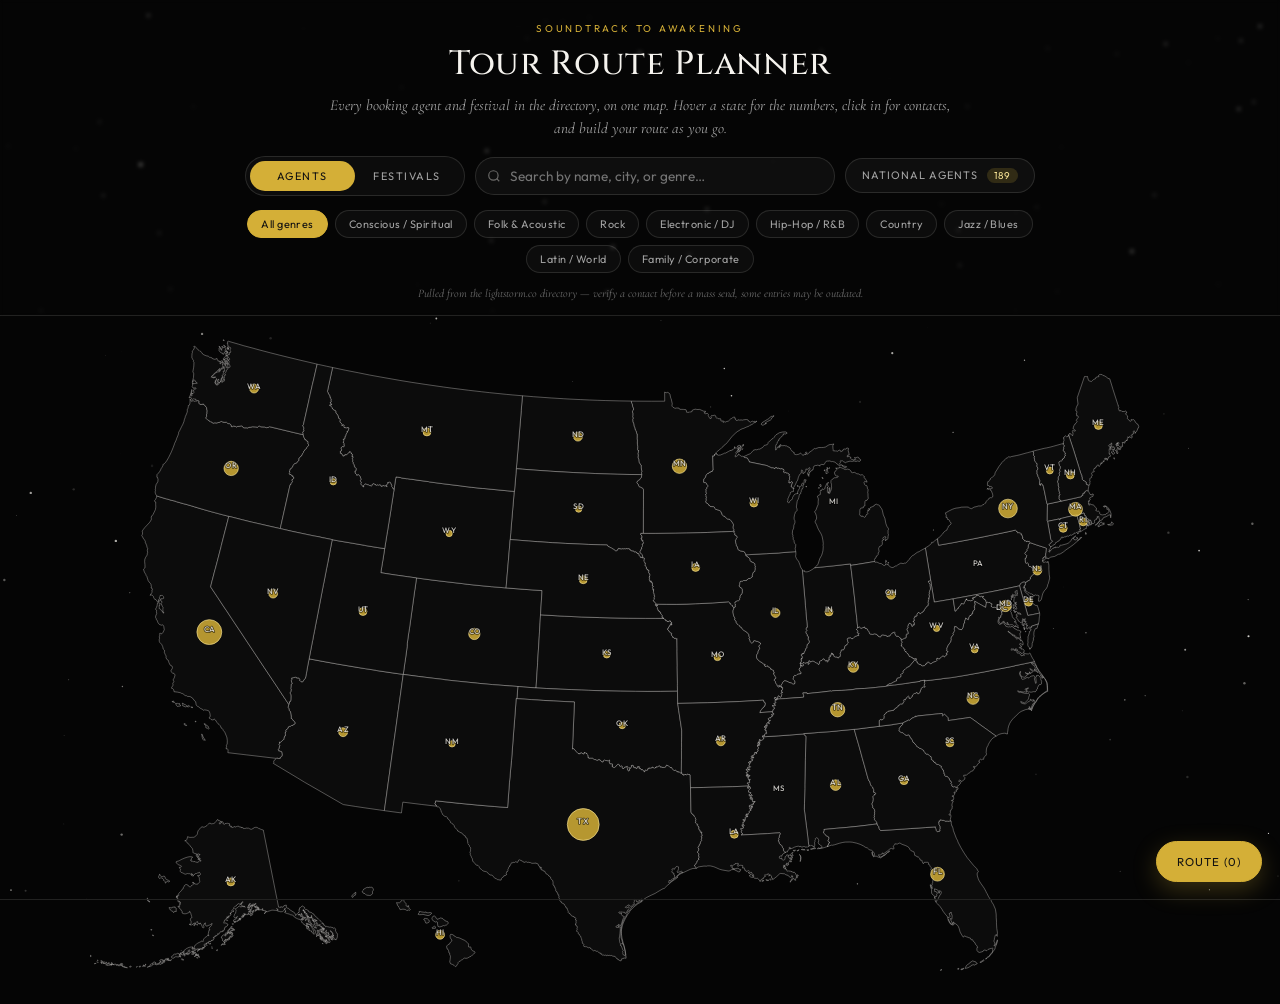
==== tour-map/index.html @ b46c8460 "Add interactive US tour route planner map New standalone page at /tour-map — a black/starfield US ma" ====
<!doctype html>
<html lang="en">
<head>
<meta charset="utf-8">
<title>Tour Route Planner — Booking Directory Map</title>
<meta name="viewport" content="width=device-width, initial-scale=1">
<meta name="theme-color" content="#050505">
<meta name="description" content="Interactive US map of booking agents and festivals — plan your tour route and draft outreach in one place.">
<link rel="icon" href="data:,">
<link rel="stylesheet" href="styles.css">
</head>
<body>
  <canvas id="starfield"></canvas>

  <div class="app">
    <header class="topbar">
      <p class="eyebrow">Soundtrack to Awakening</p>
      <h1>Tour Route Planner</h1>
      <p class="sub">Every booking agent and festival in the directory, on one map. Hover a state for the numbers, click in for contacts, and build your route as you go.</p>

      <div class="controls">
        <div class="mode-toggle" id="modeToggle">
          <span class="pill" id="modePill"></span>
          <button type="button" data-mode="agents" class="active">Agents</button>
          <button type="button" data-mode="festivals">Festivals</button>
        </div>

        <div class="search-wrap">
          <svg width="14" height="14" viewBox="0 0 24 24" fill="none" stroke="currentColor" stroke-width="2"><circle cx="11" cy="11" r="8"/><line x1="21" y1="21" x2="16.65" y2="16.65"/></svg>
          <input id="searchInput" type="text" placeholder="Search by name, city, or genre…">
        </div>

        <button class="icon-btn" id="nationalBtn" type="button">National Agents <span class="count-badge" id="nationalCount">0</span></button>
      </div>

      <div class="chips" id="nicheChips"></div>
      <p class="data-note" id="dataNote"></p>
    </header>

    <div class="main-area">
      <div class="map-stage">
        <svg id="us-map" viewBox="0 0 975 610" preserveAspectRatio="xMidYMid meet"></svg>
      </div>

      <!-- Festival mode uses this scroll list instead of pins -->
      <div class="festival-scroll" id="festivalScroll" style="display:none;">
        <p class="results-count" id="festivalCount"></p>
        <div class="festival-grid" id="festivalGrid"></div>
      </div>
    </div>
  </div>

  <div class="tooltip" id="tooltip"></div>

  <!-- State / list detail panel -->
  <aside class="side-panel" id="sidePanel">
    <div class="sp-head">
      <div>
        <h2 id="spTitle">—</h2>
        <p class="sp-count" id="spCount"></p>
      </div>
      <button class="sp-close" id="spClose" aria-label="Close">&times;</button>
    </div>
    <div class="sp-body" id="spBody"></div>
  </aside>

  <!-- Route planner -->
  <button class="route-toggle-btn" id="routeToggleBtn" type="button">Route (<span id="routeBtnCount">0</span>)</button>
  <div class="route-drawer" id="routeDrawer">
    <div class="rd-head">
      <h2>Your Tour Route</h2>
      <div class="rd-head-actions">
        <button class="icon-btn" id="clearRouteBtn" type="button">Clear all</button>
        <button class="sp-close" id="routeCloseBtn" aria-label="Close">&times;</button>
      </div>
    </div>
    <div class="rd-body" id="rdBody"></div>
  </div>

  <!-- Contact / email modal -->
  <div class="modal-overlay" id="modalOverlay">
    <div class="modal" id="modalContent"></div>
  </div>

  <div class="toast" id="toast"></div>

  <script src="vendor/d3.min.js"></script>
  <script src="vendor/topojson-client.min.js"></script>
  <script src="data/template-data.js"></script>
  <script src="app.js"></script>
</body>
</html>
---- tour-map/styles.css ----
@import url('https://fonts.googleapis.com/css2?family=Cinzel:wght@400;500;600&family=Cormorant+Garamond:ital,wght@0,400;0,500;0,600;1,400&family=Outfit:wght@300;400;500;600&display=swap');

:root{
  --ls-black:#050505;
  --ls-black-2:#0a0a0a;
  --ls-black-3:#111111;
  --ls-gold:#d4af37;
  --ls-gold-accent:#aa7c11;
  --ls-gold-light:#f9e596;
  --ls-text:#f5f3ee;
  --ls-text-soft:#a3a3a3;
  --ls-text-muted:#6f6f6f;
  --line:rgba(245,243,238,0.12);
}

*{box-sizing:border-box;}
html,body{margin:0;padding:0;}
html{background:var(--ls-black);}
body{
  background:var(--ls-black);
  color:var(--ls-text);
  font-family:'Outfit', -apple-system, BlinkMacSystemFont, sans-serif;
  min-height:100vh;
  overflow-x:hidden;
}

h1,h2,h3,.font-display{font-family:'Cinzel', serif;}
.font-serif{font-family:'Cormorant Garamond', serif;}

a{color:var(--ls-gold-light);}

#starfield{
  position:fixed; inset:0; z-index:0; pointer-events:none; display:block; width:100%; height:100%;
}

.app{
  position:relative; z-index:1;
  min-height:100vh;
  display:flex;
  flex-direction:column;
}

/* ---------- Header ---------- */
.topbar{
  padding:22px 20px 14px;
  text-align:center;
  border-bottom:1px solid var(--line);
  backdrop-filter: blur(2px);
}
.eyebrow{
  font-size:0.62rem; letter-spacing:0.28em; text-transform:uppercase; color:var(--ls-gold);
  margin:0 0 6px;
}
.topbar h1{
  margin:0; font-weight:500; font-size:clamp(1.4rem, 3vw, 2.1rem); color:var(--ls-text);
  letter-spacing:0.02em;
}
.topbar p.sub{
  margin:8px auto 0; max-width:640px; font-family:'Cormorant Garamond', serif; font-style:italic;
  font-size:0.95rem; color:var(--ls-text-soft); line-height:1.5;
}

.controls{
  display:flex; flex-wrap:wrap; align-items:center; justify-content:center; gap:10px;
  margin-top:16px;
}

.mode-toggle{
  position:relative; display:flex; border:1px solid var(--line); background:rgba(255,255,255,0.03);
  border-radius:999px; padding:4px; width:220px;
}
.mode-toggle .pill{
  position:absolute; inset:4px; width:calc(50% - 4px); border-radius:999px; background:var(--ls-gold);
  transition:transform 300ms ease; z-index:0;
}
.mode-toggle button{
  position:relative; z-index:1; flex:1; background:none; border:none; padding:8px 0; cursor:pointer;
  font-family:'Outfit'; font-size:0.68rem; letter-spacing:0.14em; text-transform:uppercase; color:var(--ls-text-soft);
  transition:color 250ms ease;
}
.mode-toggle button.active{color:#111;}

.search-wrap{position:relative; width:min(360px, 60vw);}
.search-wrap input{
  width:100%; border-radius:999px; border:1px solid var(--line); background:rgba(255,255,255,0.04);
  color:var(--ls-text); padding:9px 16px 9px 34px; font-size:0.85rem; outline:none; font-family:'Outfit';
  transition:border-color 200ms ease;
}
.search-wrap input:focus{border-color:rgba(212,175,55,0.6);}
.search-wrap svg{position:absolute; left:12px; top:50%; transform:translateY(-50%); opacity:0.4;}

.icon-btn{
  border:1px solid var(--line); background:rgba(255,255,255,0.04); color:var(--ls-text-soft);
  border-radius:999px; padding:9px 16px; font-size:0.68rem; letter-spacing:0.1em; text-transform:uppercase;
  cursor:pointer; transition:all 200ms ease; font-family:'Outfit'; white-space:nowrap;
}
.icon-btn:hover{border-color:rgba(212,175,55,0.5); color:var(--ls-gold-light);}
.icon-btn.gold{background:var(--ls-gold); color:#111; border-color:var(--ls-gold); font-weight:500;}
.icon-btn.gold:hover{background:var(--ls-gold-light); border-color:var(--ls-gold-light);}
.icon-btn .count-badge{
  display:inline-block; margin-left:6px; background:rgba(212,175,55,0.18); color:var(--ls-gold-light);
  border-radius:999px; padding:1px 7px; font-size:0.62rem;
}

.chips{display:flex; flex-wrap:wrap; gap:7px; justify-content:center; max-width:900px; margin:14px auto 0; padding:0 12px;}
.chip{
  border:1px solid var(--line); background:rgba(255,255,255,0.03); color:var(--ls-text-soft);
  border-radius:999px; padding:6px 13px; font-size:0.68rem; letter-spacing:0.04em; cursor:pointer;
  transition:all 200ms ease; font-family:'Outfit';
}
.chip:hover{border-color:rgba(212,175,55,0.4);}
.chip.active{background:var(--ls-gold); color:#111; border-color:var(--ls-gold);}

.data-note{
  max-width:600px; margin:12px auto 0; text-align:center; font-size:0.72rem; color:var(--ls-text-muted);
  font-style:italic; font-family:'Cormorant Garamond', serif; line-height:1.4; padding:0 16px;
}

/* ---------- Main layout ---------- */
.main-area{
  flex:1; position:relative; display:flex; min-height:0;
}

.map-stage{
  flex:1; position:relative; display:flex; align-items:center; justify-content:center; padding:10px 10px 30px;
  min-height:480px;
}
#us-map{width:100%; height:auto; max-width:1100px; max-height:72vh;}

.state-path{
  fill:#0c0c0c; stroke:rgba(245,243,238,0.55); stroke-width:0.6; cursor:pointer;
  transition:fill 200ms ease, stroke 200ms ease, opacity 250ms ease;
}
.state-path:hover{fill:#161616; stroke:var(--ls-gold-light);}
.state-path.dimmed{opacity:0.25;}
.state-path.selected{fill:#1a1508; stroke:var(--ls-gold);}

.state-label{
  fill:rgba(245,243,238,0.8); font-family:'Outfit'; font-size:7.5px; font-weight:500; text-anchor:middle;
  pointer-events:none; letter-spacing:0.03em; transition:fill 200ms ease, opacity 200ms ease;
  paint-order:stroke; stroke:rgba(0,0,0,0.6); stroke-width:1.5px; stroke-linejoin:round;
}
.state-label.dimmed{opacity:0.2;}

.state-marker{
  fill:var(--ls-gold); fill-opacity:0.85; stroke:var(--ls-gold-light); stroke-width:0.6; cursor:pointer;
  transition:fill-opacity 200ms ease, r 200ms ease, opacity 250ms ease;
}
.state-marker:hover{fill-opacity:1;}
.state-marker.dimmed{opacity:0.15;}

.marker-pulse{
  fill:none; stroke:var(--ls-gold); stroke-width:0.8; opacity:0; pointer-events:none;
}
.marker-pulse.animate{animation:pulseRing 2.4s ease-out infinite;}
@keyframes pulseRing{
  0%{ r:4; opacity:0.55; }
  100%{ r:16; opacity:0; }
}

.route-line{
  fill:none; stroke:var(--ls-gold-light); stroke-width:1.4; stroke-dasharray:4 3;
  stroke-linecap:round; filter:drop-shadow(0 0 3px rgba(249,229,150,0.5));
}
.route-node{fill:var(--ls-gold-light); stroke:#111; stroke-width:0.5;}
.route-node-num{fill:#111; font-size:5.5px; font-family:'Outfit'; font-weight:600; text-anchor:middle; pointer-events:none;}

.tooltip{
  position:fixed; z-index:50; pointer-events:none; background:rgba(10,10,10,0.95); border:1px solid var(--line);
  border-radius:10px; padding:9px 13px; font-size:0.75rem; color:var(--ls-text); max-width:220px;
  box-shadow:0 8px 24px rgba(0,0,0,0.5); opacity:0; transition:opacity 120ms ease;
}
.tooltip.show{opacity:1;}
.tooltip .t-title{font-weight:600; color:var(--ls-gold-light); margin-bottom:2px;}
.tooltip .t-sub{color:var(--ls-text-muted); font-size:0.68rem;}

/* ---------- Side panel (state detail / festival list) ---------- */
.side-panel{
  position:fixed; top:0; right:0; height:100vh; width:min(400px, 92vw);
  background:rgba(6,6,6,0.97); border-left:1px solid var(--line); backdrop-filter:blur(6px);
  transform:translateX(100%); transition:transform 320ms cubic-bezier(.2,.8,.2,1);
  z-index:40; display:flex; flex-direction:column;
}
.side-panel.open{transform:translateX(0);}
.side-panel .sp-head{
  padding:18px 18px 12px; border-bottom:1px solid var(--line); display:flex; align-items:flex-start; justify-content:space-between; gap:10px;
}
.side-panel .sp-head h2{margin:0; font-size:1.1rem; color:var(--ls-text); font-weight:500;}
.side-panel .sp-head .sp-count{font-size:0.68rem; color:var(--ls-gold); text-transform:uppercase; letter-spacing:0.1em; margin-top:4px;}
.sp-close{background:none; border:none; color:var(--ls-text-soft); font-size:1.3rem; cursor:pointer; line-height:1; padding:2px 6px;}
.sp-close:hover{color:var(--ls-gold-light);}
.sp-body{flex:1; overflow-y:auto; padding:12px 16px 40px;}

.card{
  border:1px solid var(--line); background:rgba(255,255,255,0.025); border-radius:12px; padding:12px 14px;
  margin-bottom:10px; animation:fadeUp 320ms ease both;
}
@keyframes fadeUp{from{opacity:0; transform:translateY(8px);} to{opacity:1; transform:translateY(0);}}
.card h3{margin:0; font-size:0.88rem; font-weight:500; color:var(--ls-text);}
.card .sub{margin:3px 0 0; font-size:0.72rem; color:var(--ls-text-soft);}
.card .genres{margin:5px 0 0; font-size:0.68rem; color:var(--ls-text-muted); line-height:1.4;}
.row-actions{display:flex; flex-wrap:wrap; align-items:center; gap:8px;}
.card .row-actions{margin-top:9px;}
.card .row-actions a, .card .row-actions button, .modal .row-actions a{
  font-size:0.66rem; letter-spacing:0.03em; color:var(--ls-gold-light); background:none; border:1px solid rgba(212,175,55,0.3);
  border-radius:999px; padding:5px 11px; cursor:pointer; font-family:'Outfit'; text-decoration:none; transition:all 180ms ease;
}
.card .row-actions a:hover, .card .row-actions button:hover{background:rgba(212,175,55,0.12); border-color:var(--ls-gold);}
.card .row-actions button.added{background:rgba(212,175,55,0.9); color:#111;}

.empty-msg{color:var(--ls-text-muted); text-align:center; padding:30px 10px; font-size:0.82rem; font-style:italic; font-family:'Cormorant Garamond', serif;}

/* ---------- Route drawer ---------- */
.route-drawer{
  position:fixed; left:0; bottom:0; width:100%; max-height:0; overflow:hidden;
  background:rgba(6,6,6,0.97); border-top:1px solid var(--line); z-index:41;
  transition:max-height 340ms cubic-bezier(.2,.8,.2,1); backdrop-filter:blur(6px);
}
.route-drawer.open{max-height:46vh;}
.rd-head{display:flex; align-items:center; justify-content:space-between; padding:12px 18px; border-bottom:1px solid var(--line);}
.rd-head h2{margin:0; font-size:0.95rem; font-weight:500;}
.rd-head-actions{display:flex; gap:8px; align-items:center;}
.rd-body{padding:10px 18px 26px; overflow-y:auto; max-height:calc(46vh - 50px);}
.route-stop{
  display:flex; align-items:center; gap:10px; padding:9px 10px; border:1px solid var(--line); border-radius:10px;
  background:rgba(255,255,255,0.02); margin-bottom:8px;
}
.route-stop .num{
  width:22px; height:22px; border-radius:50%; background:var(--ls-gold); color:#111; font-size:0.68rem; font-weight:700;
  display:flex; align-items:center; justify-content:center; flex-shrink:0;
}
.route-stop .info{flex:1; min-width:0;}
.route-stop .info .name{font-size:0.82rem; color:var(--ls-text); white-space:nowrap; overflow:hidden; text-overflow:ellipsis;}
.route-stop .info .loc{font-size:0.68rem; color:var(--ls-text-muted);}
.route-stop input[type="date"]{
  background:rgba(255,255,255,0.05); border:1px solid var(--line); color:var(--ls-text); border-radius:6px;
  padding:4px 6px; font-size:0.72rem; font-family:'Outfit'; color-scheme:dark;
}
.route-stop .stop-actions{display:flex; gap:4px;}
.route-stop .stop-actions button{
  background:none; border:1px solid var(--line); color:var(--ls-text-soft); border-radius:6px; width:24px; height:24px;
  cursor:pointer; font-size:0.7rem; line-height:1;
}
.route-stop .stop-actions button:hover{border-color:var(--ls-gold); color:var(--ls-gold-light);}

.route-toggle-btn{
  position:fixed; right:18px; bottom:18px; z-index:42; border-radius:999px; border:1px solid var(--ls-gold);
  background:var(--ls-gold); color:#111; padding:12px 20px; font-family:'Outfit'; font-size:0.72rem;
  letter-spacing:0.1em; text-transform:uppercase; cursor:pointer; box-shadow:0 8px 24px rgba(212,175,55,0.25);
  transition:transform 200ms ease;
}
.route-toggle-btn:hover{transform:translateY(-2px);}

/* ---------- Festival list mode ---------- */
.festival-grid{
  display:grid; grid-template-columns:repeat(auto-fill, minmax(240px,1fr)); gap:10px;
  max-width:1100px; margin:0 auto; padding:6px 16px 60px; width:100%;
}
.festival-scroll{flex:1; overflow-y:auto; width:100%;}
.results-count{text-align:center; font-size:0.65rem; letter-spacing:0.12em; text-transform:uppercase; color:var(--ls-text-muted); margin:14px 0 4px;}

/* ---------- Modal (contact / email) ---------- */
.modal-overlay{
  position:fixed; inset:0; background:rgba(0,0,0,0.7); backdrop-filter:blur(3px); z-index:60;
  display:flex; align-items:center; justify-content:center; opacity:0; pointer-events:none; transition:opacity 220ms ease;
  padding:20px;
}
.modal-overlay.open{opacity:1; pointer-events:auto;}
.modal{
  background:#0a0a0a; border:1px solid var(--line); border-radius:16px; max-width:520px; width:100%;
  max-height:86vh; overflow-y:auto; padding:24px 24px 26px; transform:translateY(14px); transition:transform 220ms ease;
}
.modal-overlay.open .modal{transform:translateY(0);}
.modal h2{margin:0 0 4px; font-size:1.15rem; font-weight:500;}
.modal .m-sub{color:var(--ls-text-soft); font-size:0.8rem; margin:0 0 14px;}
.modal .m-section{margin-top:16px;}
.modal .m-section h4{margin:0 0 8px; font-size:0.65rem; letter-spacing:0.14em; text-transform:uppercase; color:var(--ls-gold);}
.modal textarea{
  width:100%; min-height:120px; background:rgba(255,255,255,0.04); border:1px solid var(--line); color:var(--ls-text-soft);
  border-radius:8px; padding:10px; font-size:0.72rem; font-family:'Space Mono', monospace; line-height:1.5; resize:vertical;
}
.modal .rules-list{margin:0; padding:0; list-style:none; font-size:0.72rem; color:var(--ls-text-soft); line-height:1.7;}
.modal .rules-list li b{color:var(--ls-gold-light); font-weight:500;}
.modal .m-actions{display:flex; flex-wrap:wrap; gap:9px; margin-top:16px;}
.modal-close{
  position:absolute; top:16px; right:20px; background:none; border:none; color:var(--ls-text-soft);
  font-size:1.4rem; cursor:pointer;
}
.modal{position:relative;}
.toggle-line{background:none; border:none; color:var(--ls-gold-light); font-size:0.72rem; cursor:pointer; padding:0; text-decoration:underline; text-underline-offset:3px;}

.toast{
  position:fixed; left:50%; bottom:26px; transform:translate(-50%, 20px); background:var(--ls-gold); color:#111;
  padding:10px 20px; border-radius:999px; font-size:0.78rem; font-weight:500; z-index:80; opacity:0;
  transition:all 260ms ease; pointer-events:none; box-shadow:0 8px 24px rgba(0,0,0,0.4);
}
.toast.show{opacity:1; transform:translate(-50%, 0);}

.loading-msg{color:var(--ls-text-muted); text-align:center; padding:60px 20px; font-style:italic; font-family:'Cormorant Garamond', serif;}

@media (max-width: 720px){
  .side-panel{width:100vw;}
  #us-map{max-height:56vh;}
}
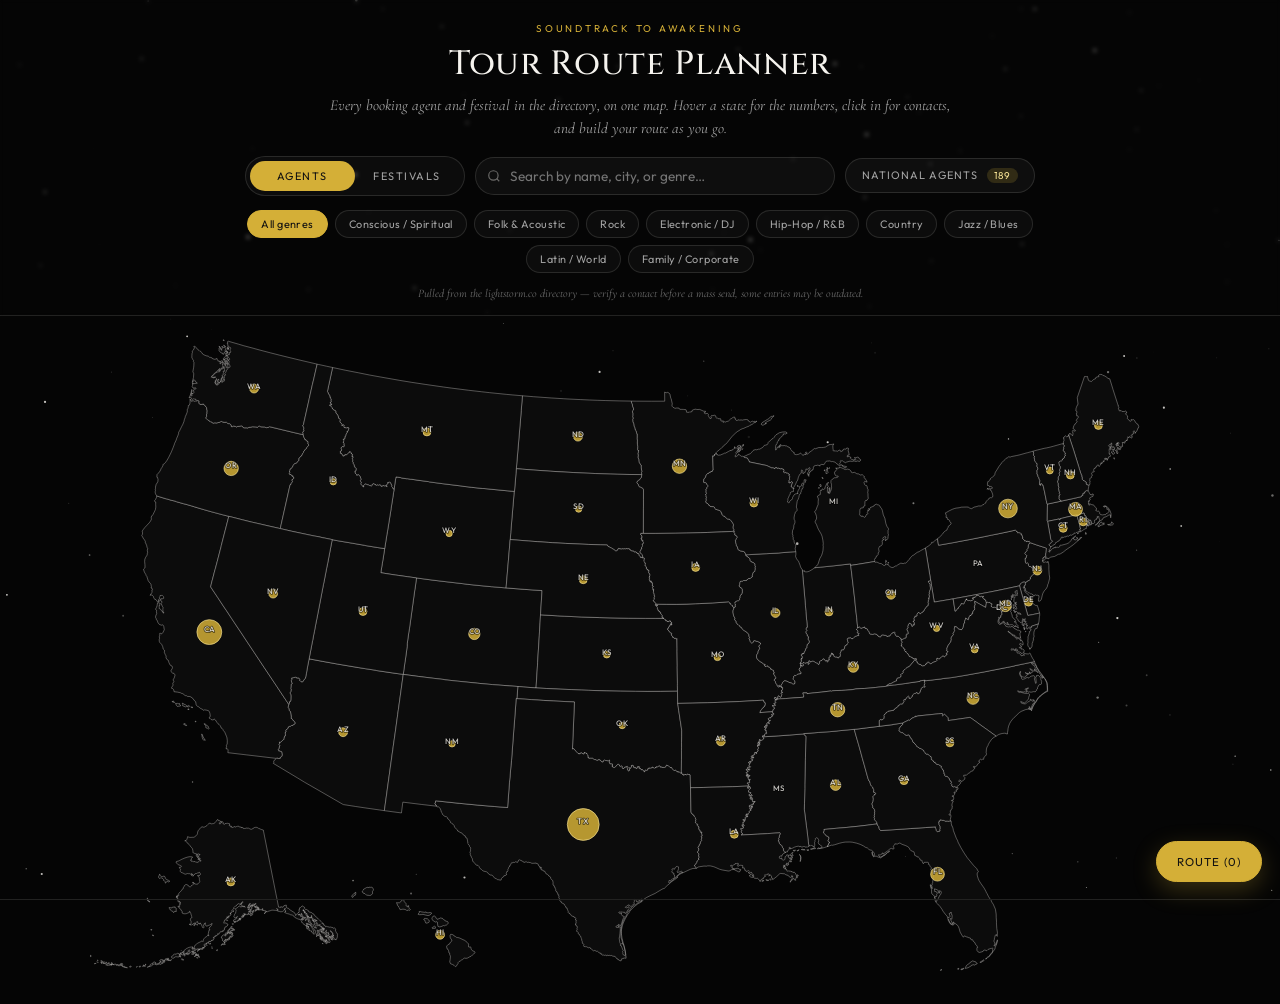
==== commit b76bef7b: "Add approximate festival locations via phone area-code lookup Festivals have no reliable state field" ====
--- a/tour-map/index.html
+++ b/tour-map/index.html
@@ -31,6 +31,7 @@
         </div>
 
         <button class="icon-btn" id="nationalBtn" type="button">National Agents <span class="count-badge" id="nationalCount">0</span></button>
+        <button class="icon-btn" id="festivalViewToggle" type="button" style="display:none;">Show approx. map <span class="count-badge" id="festivalApproxCount">0</span></button>
       </div>
 
       <div class="chips" id="nicheChips"></div>
@@ -87,6 +88,7 @@
   <script src="vendor/d3.min.js"></script>
   <script src="vendor/topojson-client.min.js"></script>
   <script src="data/template-data.js"></script>
+  <script src="data/area-codes.js"></script>
   <script src="app.js"></script>
 </body>
 </html>
--- a/tour-map/styles.css
+++ b/tour-map/styles.css
@@ -149,6 +149,12 @@
 .state-marker:hover{fill-opacity:1;}
 .state-marker.dimmed{opacity:0.15;}
 
+.state-marker-approx{
+  fill:rgba(212,175,55,0.12); stroke:var(--ls-gold-light); stroke-width:1; stroke-dasharray:2 1.6; cursor:pointer;
+  transition:fill 200ms ease, r 200ms ease;
+}
+.state-marker-approx:hover{fill:rgba(212,175,55,0.28);}
+
 .marker-pulse{
   fill:none; stroke:var(--ls-gold); stroke-width:0.8; opacity:0; pointer-events:none;
 }
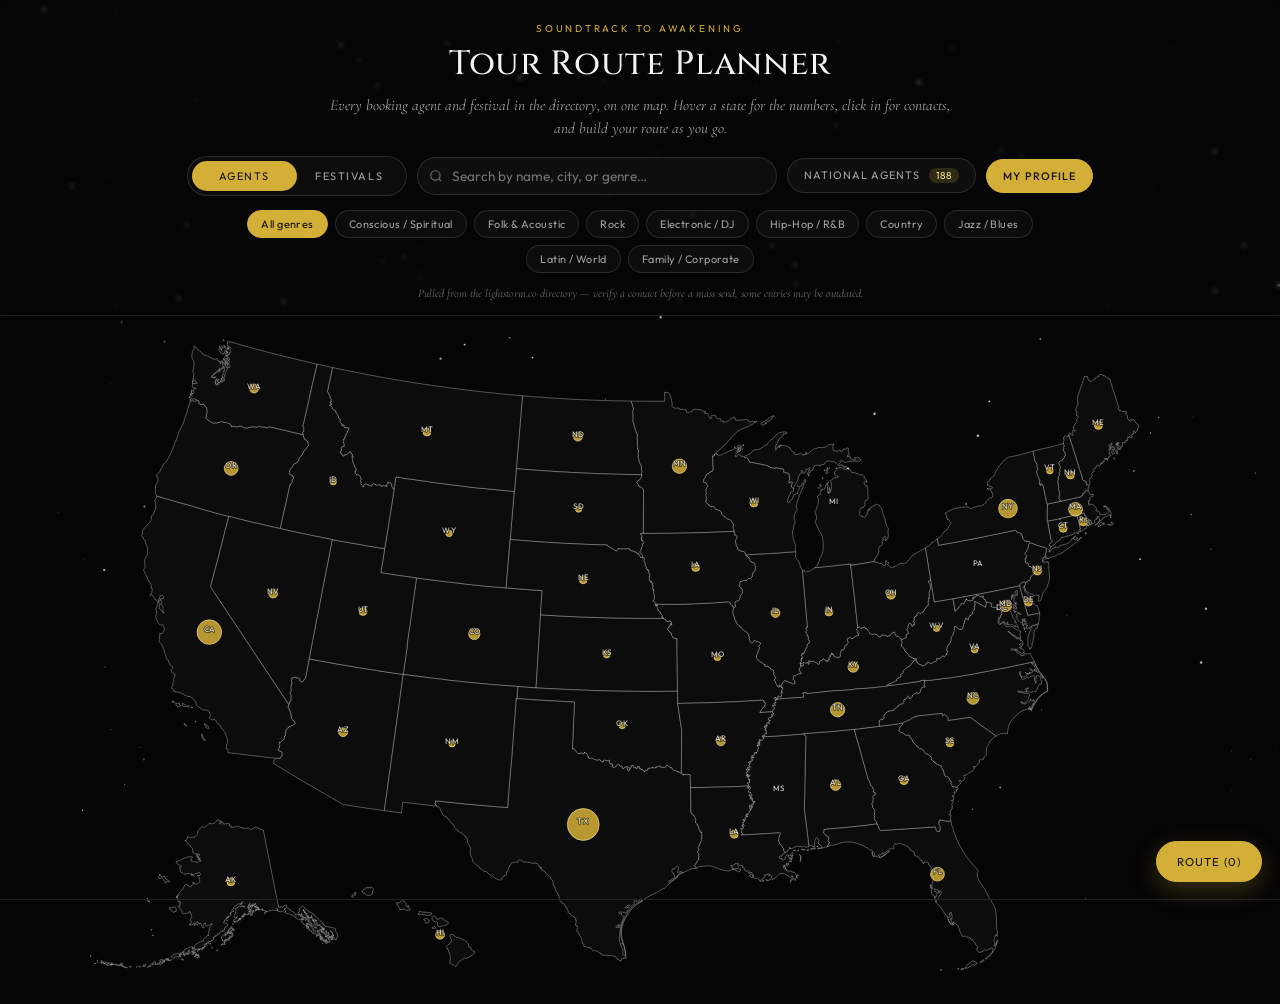
==== commit 06e98fd7: "Add artist profile, route mileage/CSV export, contact status, and dedup Five value-add features on t" ====
--- a/tour-map/index.html
+++ b/tour-map/index.html
@@ -32,6 +32,7 @@
 
         <button class="icon-btn" id="nationalBtn" type="button">National Agents <span class="count-badge" id="nationalCount">0</span></button>
         <button class="icon-btn" id="festivalViewToggle" type="button" style="display:none;">Show approx. map <span class="count-badge" id="festivalApproxCount">0</span></button>
+        <button class="icon-btn gold" id="profileBtn" type="button">My Profile</button>
       </div>
 
       <div class="chips" id="nicheChips"></div>
@@ -71,6 +72,7 @@
     <div class="rd-head">
       <h2>Your Tour Route</h2>
       <div class="rd-head-actions">
+        <button class="icon-btn" id="exportRouteBtn" type="button">Export CSV</button>
         <button class="icon-btn" id="clearRouteBtn" type="button">Clear all</button>
         <button class="sp-close" id="routeCloseBtn" aria-label="Close">&times;</button>
       </div>
@@ -89,6 +91,7 @@
   <script src="vendor/topojson-client.min.js"></script>
   <script src="data/template-data.js"></script>
   <script src="data/area-codes.js"></script>
+  <script src="data/state-centers.js"></script>
   <script src="app.js"></script>
 </body>
 </html>
--- a/tour-map/styles.css
+++ b/tour-map/styles.css
@@ -202,7 +202,14 @@
   margin-bottom:10px; animation:fadeUp 320ms ease both;
 }
 @keyframes fadeUp{from{opacity:0; transform:translateY(8px);} to{opacity:1; transform:translateY(0);}}
-.card h3{margin:0; font-size:0.88rem; font-weight:500; color:var(--ls-text);}
+.card h3{margin:0; font-size:0.88rem; font-weight:500; color:var(--ls-text); flex:1; min-width:0;}
+.status-pill{
+  flex-shrink:0; border:1px solid var(--line); background:rgba(255,255,255,0.04); color:var(--ls-text-muted);
+  border-radius:999px; padding:3px 9px; font-size:0.58rem; letter-spacing:0.04em; text-transform:uppercase;
+  cursor:pointer; font-family:'Outfit'; transition:all 180ms ease;
+}
+.status-pill.status-emailed{border-color:rgba(212,175,55,0.5); color:var(--ls-gold-light); background:rgba(212,175,55,0.08);}
+.status-pill.status-booked{border-color:rgba(120,200,140,0.6); color:#8fe0a8; background:rgba(120,200,140,0.1);}
 .card .sub{margin:3px 0 0; font-size:0.72rem; color:var(--ls-text-soft);}
 .card .genres{margin:5px 0 0; font-size:0.68rem; color:var(--ls-text-muted); line-height:1.4;}
 .row-actions{display:flex; flex-wrap:wrap; align-items:center; gap:8px;}
@@ -249,6 +256,15 @@
 }
 .route-stop .stop-actions button:hover{border-color:var(--ls-gold); color:var(--ls-gold-light);}
 
+.route-leg{
+  font-size:0.65rem; color:var(--ls-text-muted); padding:2px 0 8px 34px; letter-spacing:0.02em;
+}
+.route-leg-unknown{font-style:italic;}
+.route-summary{
+  font-size:0.68rem; letter-spacing:0.06em; text-transform:uppercase; color:var(--ls-gold-light);
+  text-align:center; margin:0 0 12px;
+}
+
 .route-toggle-btn{
   position:fixed; right:18px; bottom:18px; z-index:42; border-radius:999px; border:1px solid var(--ls-gold);
   background:var(--ls-gold); color:#111; padding:12px 20px; font-family:'Outfit'; font-size:0.72rem;
@@ -295,6 +311,15 @@
 .modal{position:relative;}
 .toggle-line{background:none; border:none; color:var(--ls-gold-light); font-size:0.72rem; cursor:pointer; padding:0; text-decoration:underline; text-underline-offset:3px;}
 
+.profile-form{display:grid; grid-template-columns:1fr; gap:10px;}
+.profile-field{display:flex; flex-direction:column; gap:4px;}
+.profile-field span{font-size:0.68rem; color:var(--ls-text-soft);}
+.profile-field input{
+  background:rgba(255,255,255,0.05); border:1px solid var(--line); color:var(--ls-text); border-radius:8px;
+  padding:8px 10px; font-size:0.8rem; font-family:'Outfit'; outline:none; transition:border-color 180ms ease;
+}
+.profile-field input:focus{border-color:rgba(212,175,55,0.6);}
+
 .toast{
   position:fixed; left:50%; bottom:26px; transform:translate(-50%, 20px); background:var(--ls-gold); color:#111;
   padding:10px 20px; border-radius:999px; font-size:0.78rem; font-weight:500; z-index:80; opacity:0;
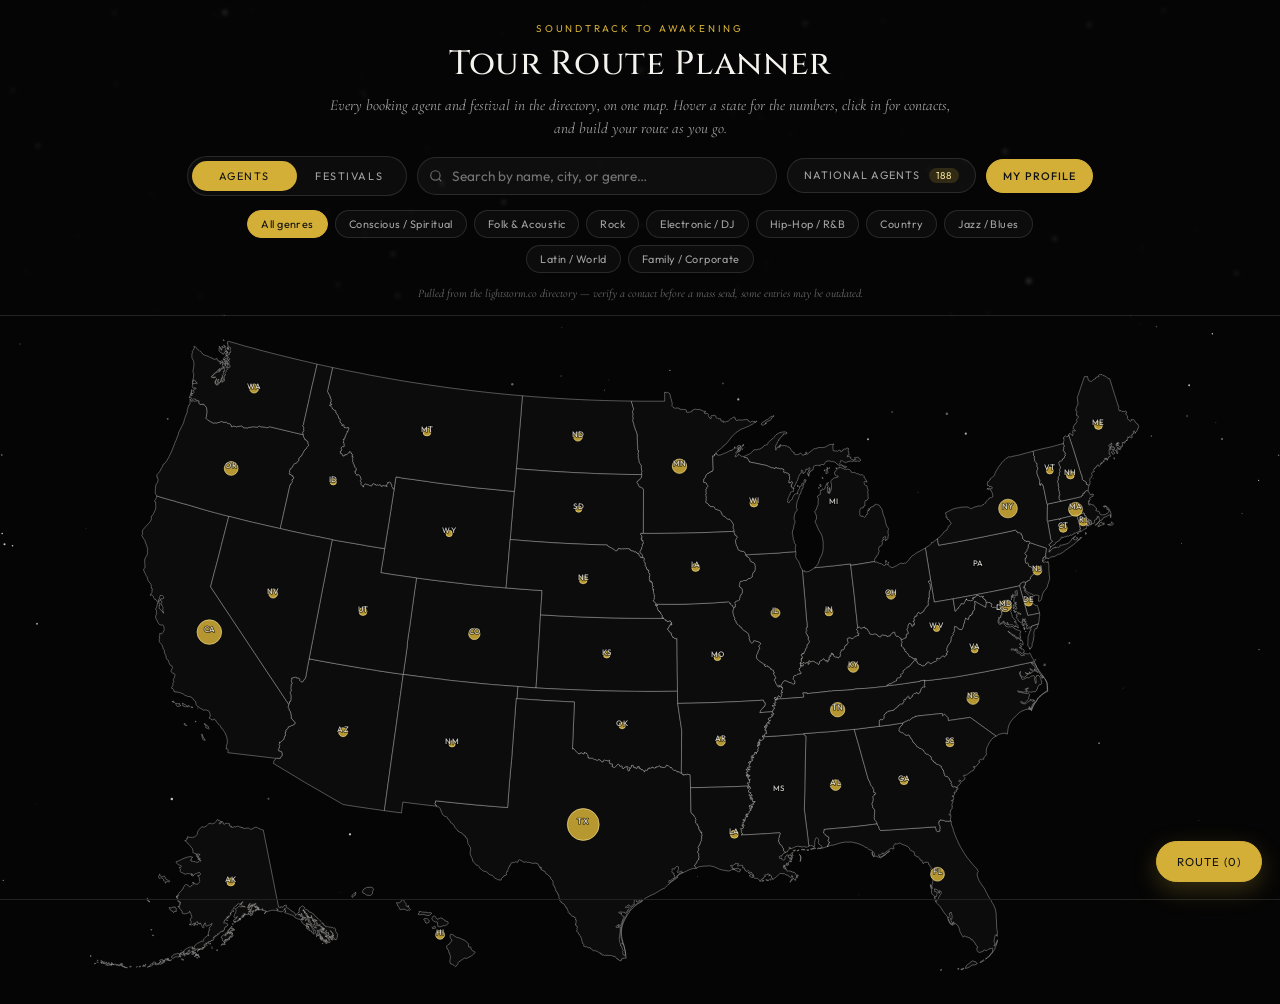
==== commit 22c6079f: "Add access gate, data portability, route suggestions, and search-verified festival locations Privacy" ====
--- a/tour-map/index.html
+++ b/tour-map/index.html
@@ -41,7 +41,7 @@
 
     <div class="main-area">
       <div class="map-stage">
-        <svg id="us-map" viewBox="0 0 975 610" preserveAspectRatio="xMidYMid meet"></svg>
+        <svg id="us-map" viewBox="0 0 975 610" preserveAspectRatio="xMidYMid meet" role="img" aria-label="Interactive map of the United States. Tab through states or use search to find booking agents and festivals; press Enter on a state to see its contacts."></svg>
       </div>
 
       <!-- Festival mode uses this scroll list instead of pins -->
@@ -55,7 +55,7 @@
   <div class="tooltip" id="tooltip"></div>
 
   <!-- State / list detail panel -->
-  <aside class="side-panel" id="sidePanel">
+  <aside class="side-panel" id="sidePanel" role="dialog" aria-modal="true" aria-labelledby="spTitle">
     <div class="sp-head">
       <div>
         <h2 id="spTitle">—</h2>
@@ -68,10 +68,12 @@
 
   <!-- Route planner -->
   <button class="route-toggle-btn" id="routeToggleBtn" type="button">Route (<span id="routeBtnCount">0</span>)</button>
-  <div class="route-drawer" id="routeDrawer">
+  <div class="route-drawer" id="routeDrawer" role="dialog" aria-modal="false" aria-label="Your tour route">
     <div class="rd-head">
       <h2>Your Tour Route</h2>
       <div class="rd-head-actions">
+        <button class="icon-btn" id="shareRouteBtn" type="button">Share link</button>
+        <button class="icon-btn" id="printRouteBtn" type="button">Print itinerary</button>
         <button class="icon-btn" id="exportRouteBtn" type="button">Export CSV</button>
         <button class="icon-btn" id="clearRouteBtn" type="button">Clear all</button>
         <button class="sp-close" id="routeCloseBtn" aria-label="Close">&times;</button>
@@ -82,16 +84,17 @@
 
   <!-- Contact / email modal -->
   <div class="modal-overlay" id="modalOverlay">
-    <div class="modal" id="modalContent"></div>
+    <div class="modal" id="modalContent" role="dialog" aria-modal="true" tabindex="-1"></div>
   </div>
 
-  <div class="toast" id="toast"></div>
+  <div class="toast" id="toast" role="status" aria-live="polite"></div>
 
   <script src="vendor/d3.min.js"></script>
   <script src="vendor/topojson-client.min.js"></script>
   <script src="data/template-data.js"></script>
   <script src="data/area-codes.js"></script>
   <script src="data/state-centers.js"></script>
+  <script src="data/festival-overrides.js"></script>
   <script src="app.js"></script>
 </body>
 </html>
--- a/tour-map/styles.css
+++ b/tour-map/styles.css
@@ -131,7 +131,8 @@
   fill:#0c0c0c; stroke:rgba(245,243,238,0.55); stroke-width:0.6; cursor:pointer;
   transition:fill 200ms ease, stroke 200ms ease, opacity 250ms ease;
 }
-.state-path:hover{fill:#161616; stroke:var(--ls-gold-light);}
+.state-path:hover, .state-path:focus-visible{fill:#161616; stroke:var(--ls-gold-light);}
+.state-path:focus-visible{outline:2px solid var(--ls-gold); outline-offset:1px;}
 .state-path.dimmed{opacity:0.25;}
 .state-path.selected{fill:#1a1508; stroke:var(--ls-gold);}
 
@@ -260,6 +261,13 @@
   font-size:0.65rem; color:var(--ls-text-muted); padding:2px 0 8px 34px; letter-spacing:0.02em;
 }
 .route-leg-unknown{font-style:italic;}
+.route-suggestions{border-top:1px solid var(--line); margin-top:14px; padding-top:12px;}
+.route-suggestions-title{margin:0; font-size:0.65rem; letter-spacing:0.1em; text-transform:uppercase; color:var(--ls-gold);}
+.shared-route-banner{
+  border:1px solid rgba(212,175,55,0.4); background:rgba(212,175,55,0.06); border-radius:12px;
+  padding:14px 16px; margin-bottom:14px;
+}
+.shared-route-banner p{margin:0 0 10px; font-size:0.8rem; color:var(--ls-text);}
 .route-summary{
   font-size:0.68rem; letter-spacing:0.06em; text-transform:uppercase; color:var(--ls-gold-light);
   text-align:center; margin:0 0 12px;
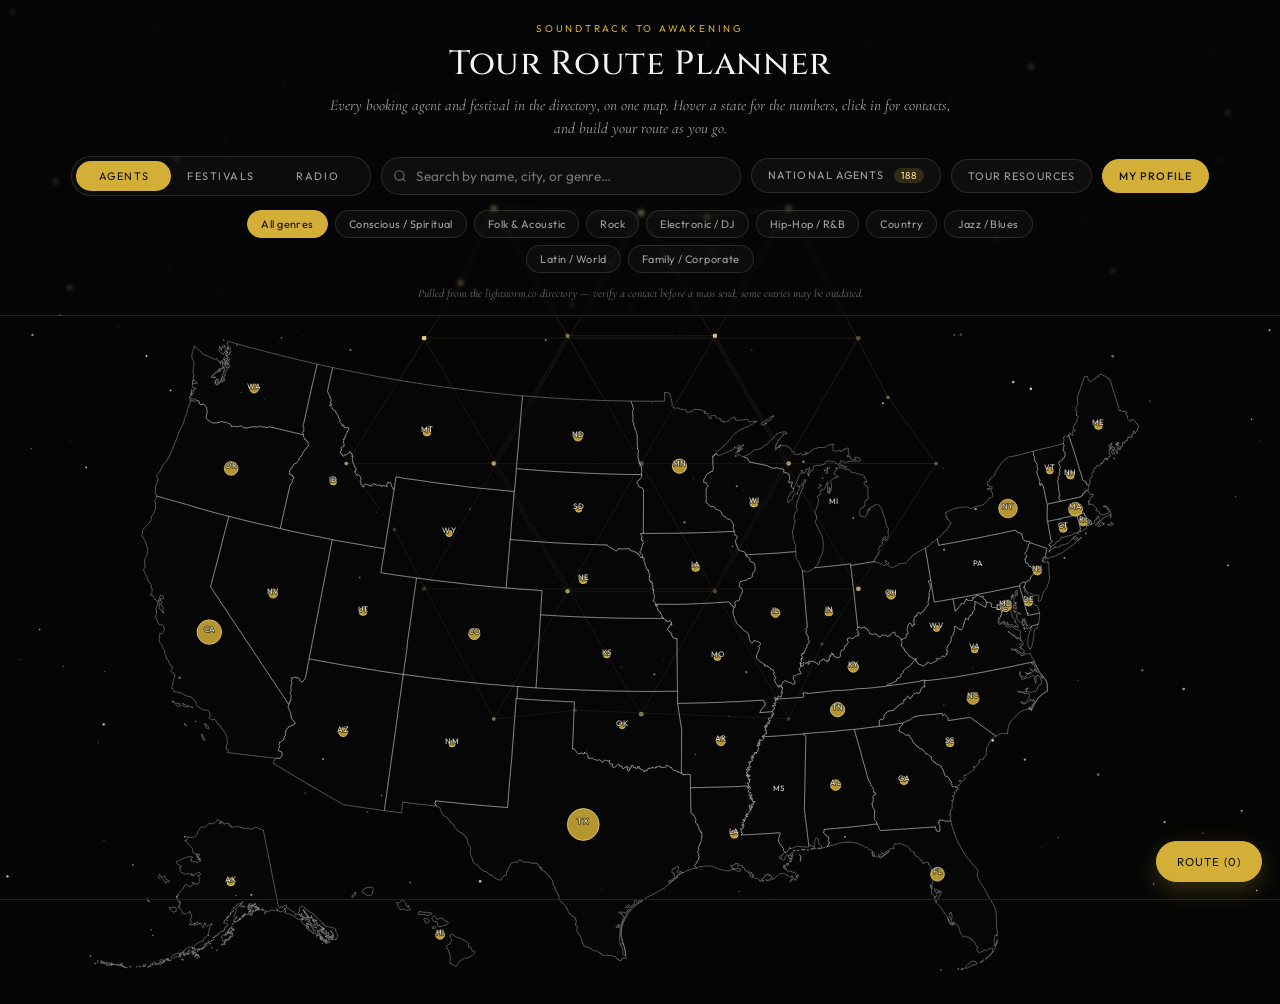
==== commit c870bb2a: "Add Radio mode, Tour Resources, and a sacred-geometry starfield Three additions, pulled together fro" ====
--- a/tour-map/index.html
+++ b/tour-map/index.html
@@ -19,10 +19,11 @@
       <p class="sub">Every booking agent and festival in the directory, on one map. Hover a state for the numbers, click in for contacts, and build your route as you go.</p>
 
       <div class="controls">
-        <div class="mode-toggle" id="modeToggle">
+        <div class="mode-toggle mode-toggle-3" id="modeToggle">
           <span class="pill" id="modePill"></span>
           <button type="button" data-mode="agents" class="active">Agents</button>
           <button type="button" data-mode="festivals">Festivals</button>
+          <button type="button" data-mode="radio">Radio</button>
         </div>
 
         <div class="search-wrap">
@@ -32,6 +33,7 @@
 
         <button class="icon-btn" id="nationalBtn" type="button">National Agents <span class="count-badge" id="nationalCount">0</span></button>
         <button class="icon-btn" id="festivalViewToggle" type="button" style="display:none;">Show approx. map <span class="count-badge" id="festivalApproxCount">0</span></button>
+        <button class="icon-btn" id="resourcesBtn" type="button">Tour Resources</button>
         <button class="icon-btn gold" id="profileBtn" type="button">My Profile</button>
       </div>
 
--- a/tour-map/styles.css
+++ b/tour-map/styles.css
@@ -73,6 +73,10 @@
   position:absolute; inset:4px; width:calc(50% - 4px); border-radius:999px; background:var(--ls-gold);
   transition:transform 300ms ease; z-index:0;
 }
+/* Agents / Festivals / Radio — same pill-slide mechanic as the 2-way
+   toggle, just thirds instead of halves. JS sets translateX to 0/100%/200%. */
+.mode-toggle-3{ width:300px; }
+.mode-toggle-3 .pill{ width:calc(33.333% - 4px); }
 .mode-toggle button{
   position:relative; z-index:1; flex:1; background:none; border:none; padding:8px 0; cursor:pointer;
   font-family:'Outfit'; font-size:0.68rem; letter-spacing:0.14em; text-transform:uppercase; color:var(--ls-text-soft);
@@ -127,10 +131,18 @@
 }
 #us-map{width:100%; height:auto; max-width:1100px; max-height:72vh;}
 
+/* Translucent by default so the starfield/sacred-geometry canvas behind
+   the page (z-index 0, states have no opaque layer between them and it)
+   shows through the map's own shape — "asleep" until the map is actually
+   touched. #us-map.awakened (set once, on first real interaction with the
+   map) restores the normal opaque fill via the plain .state-path rule
+   below; :hover/.selected are more specific than either and keep working
+   regardless of awake state. */
 .state-path{
-  fill:#0c0c0c; stroke:rgba(245,243,238,0.55); stroke-width:0.6; cursor:pointer;
-  transition:fill 200ms ease, stroke 200ms ease, opacity 250ms ease;
-}
+  fill:rgba(12,12,12,0.3); stroke:rgba(245,243,238,0.55); stroke-width:0.6; cursor:pointer;
+  transition:fill 900ms ease, stroke 200ms ease, opacity 250ms ease;
+}
+#us-map.awakened .state-path{ fill:#0c0c0c; }
 .state-path:hover, .state-path:focus-visible{fill:#161616; stroke:var(--ls-gold-light);}
 .state-path:focus-visible{outline:2px solid var(--ls-gold); outline-offset:1px;}
 .state-path.dimmed{opacity:0.25;}
@@ -277,9 +289,17 @@
   position:fixed; right:18px; bottom:18px; z-index:42; border-radius:999px; border:1px solid var(--ls-gold);
   background:var(--ls-gold); color:#111; padding:12px 20px; font-family:'Outfit'; font-size:0.72rem;
   letter-spacing:0.1em; text-transform:uppercase; cursor:pointer; box-shadow:0 8px 24px rgba(212,175,55,0.25);
-  transition:transform 200ms ease;
+  transition:transform 200ms ease, opacity 200ms ease;
 }
 .route-toggle-btn:hover{transform:translateY(-2px);}
+/* The drawer it opens is itself fixed to the bottom of the viewport at up
+   to 46vh tall, which overlaps this button's own corner — without this,
+   the toggle sits on top of the last visible route stop's ↑/↓/× buttons
+   (and can intercept clicks meant for them) the whole time the drawer is
+   open. :has() lets this stay CSS-only despite the toggle button coming
+   before the drawer in the markup (a floating trigger placed next to its
+   own panel, not after it). */
+body:has(.route-drawer.open) .route-toggle-btn{opacity:0; pointer-events:none;}
 
 /* ---------- Festival list mode ---------- */
 .festival-grid{
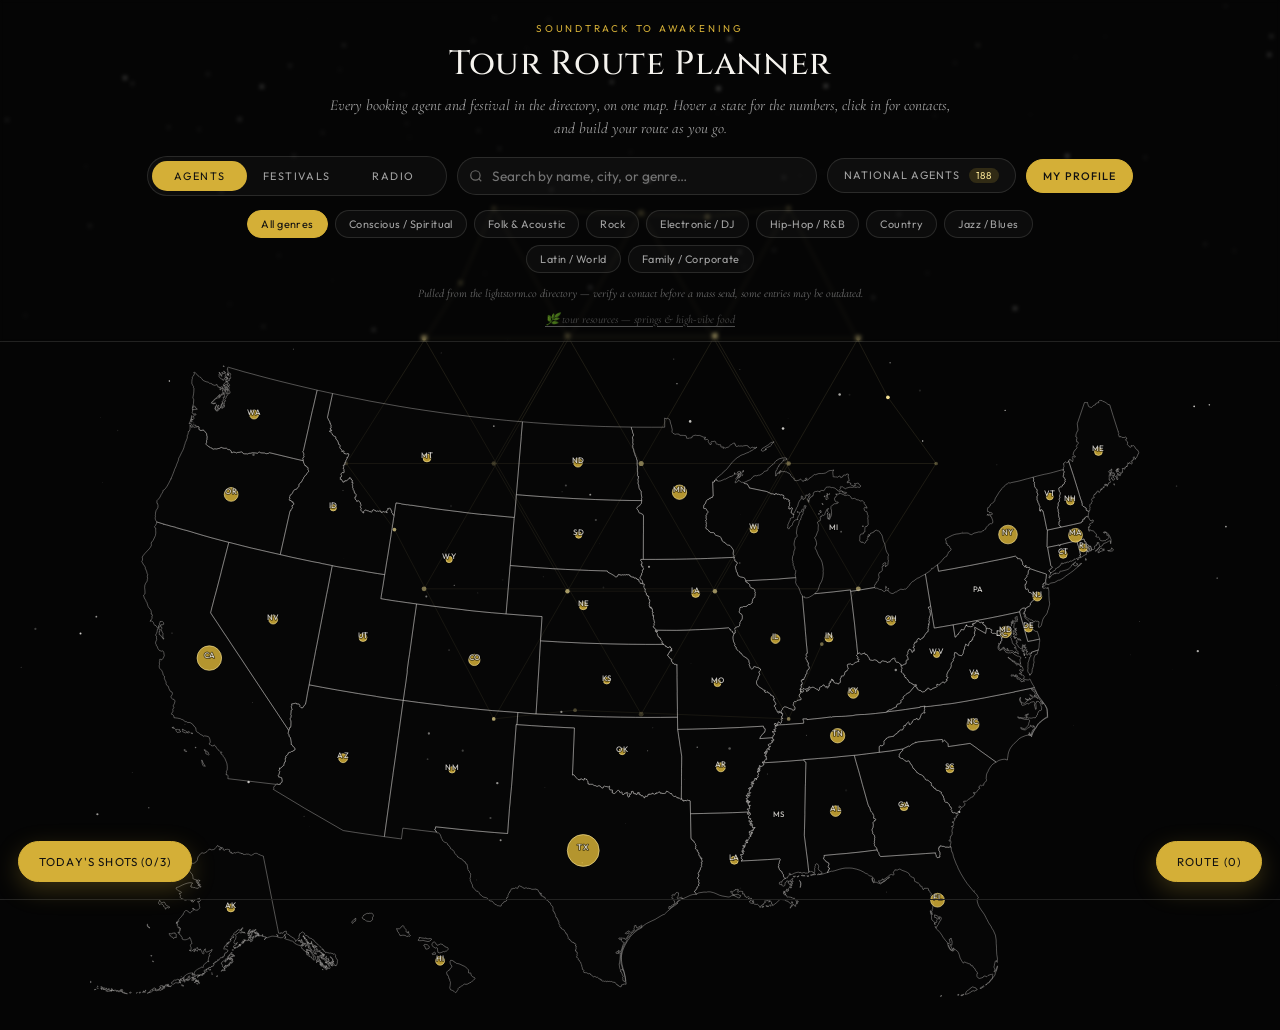
==== commit dc654e13: "Add "Today's Shots" daily practice loop + demote Tour Resources From the Sovereign Artist vision doc" ====
--- a/tour-map/index.html
+++ b/tour-map/index.html
@@ -33,12 +33,12 @@
 
         <button class="icon-btn" id="nationalBtn" type="button">National Agents <span class="count-badge" id="nationalCount">0</span></button>
         <button class="icon-btn" id="festivalViewToggle" type="button" style="display:none;">Show approx. map <span class="count-badge" id="festivalApproxCount">0</span></button>
-        <button class="icon-btn" id="resourcesBtn" type="button">Tour Resources</button>
         <button class="icon-btn gold" id="profileBtn" type="button">My Profile</button>
       </div>
 
       <div class="chips" id="nicheChips"></div>
       <p class="data-note" id="dataNote"></p>
+      <button type="button" id="resourcesBtn" class="resources-link">🌿 tour resources — springs &amp; high-vibe food</button>
     </header>
 
     <div class="main-area">
@@ -84,6 +84,18 @@
     <div class="rd-body" id="rdBody"></div>
   </div>
 
+  <!-- Today's Shots: daily outreach practice -->
+  <button class="shots-toggle-btn" id="shotsBtn" type="button">Today's Shots (<span id="shotsBtnCount">0/3</span>)</button>
+  <div class="route-drawer shots-drawer" id="shotsDrawer" role="dialog" aria-modal="false" aria-label="Today's shots">
+    <div class="rd-head">
+      <h2>Today's Shots</h2>
+      <div class="rd-head-actions">
+        <button class="sp-close" id="shotsCloseBtn" aria-label="Close">&times;</button>
+      </div>
+    </div>
+    <div class="rd-body" id="shotsBody"></div>
+  </div>
+
   <!-- Contact / email modal -->
   <div class="modal-overlay" id="modalOverlay">
     <div class="modal" id="modalContent" role="dialog" aria-modal="true" tabindex="-1"></div>
--- a/tour-map/styles.css
+++ b/tour-map/styles.css
@@ -299,7 +299,42 @@
    open. :has() lets this stay CSS-only despite the toggle button coming
    before the drawer in the markup (a floating trigger placed next to its
    own panel, not after it). */
-body:has(.route-drawer.open) .route-toggle-btn{opacity:0; pointer-events:none;}
+body:has(.route-drawer.open) .route-toggle-btn,
+body:has(.route-drawer.open) .shots-toggle-btn{opacity:0; pointer-events:none;}
+
+/* ---------- Today's Shots ---------- */
+.shots-toggle-btn{
+  position:fixed; left:18px; bottom:18px; z-index:42; border-radius:999px; border:1px solid var(--ls-gold);
+  background:var(--ls-gold); color:#111; padding:12px 20px; font-family:'Outfit'; font-size:0.72rem;
+  letter-spacing:0.1em; text-transform:uppercase; cursor:pointer; box-shadow:0 8px 24px rgba(212,175,55,0.25);
+  transition:transform 200ms ease, opacity 200ms ease;
+}
+.shots-toggle-btn:hover{transform:translateY(-2px);}
+.shots-toggle-btn.all-done{background:var(--ls-gold-light); border-color:var(--ls-gold-light);}
+
+.resources-link{
+  display:block; margin:10px auto 0; background:none; border:none; cursor:pointer;
+  font-family:'Cormorant Garamond', serif; font-style:italic; font-size:0.72rem;
+  color:var(--ls-text-muted); text-decoration:underline; text-underline-offset:3px;
+  opacity:0.7; transition:opacity 180ms ease;
+}
+.resources-link:hover{opacity:1; color:var(--ls-text-soft);}
+
+.shots-growth{
+  display:flex; align-items:center; gap:14px; padding:14px; margin-bottom:14px;
+  border:1px solid rgba(212,175,55,0.3); border-radius:14px; background:rgba(212,175,55,0.05);
+}
+.growth-icon{width:52px; height:52px; flex-shrink:0;}
+.growth-icon.leveled{animation:growthLevelUp 900ms ease;}
+@keyframes growthLevelUp{
+  0%{ transform:scale(1); filter:drop-shadow(0 0 0 rgba(249,229,150,0)); }
+  40%{ transform:scale(1.3); filter:drop-shadow(0 0 10px rgba(249,229,150,0.8)); }
+  100%{ transform:scale(1); filter:drop-shadow(0 0 0 rgba(249,229,150,0)); }
+}
+.shots-growth-text{flex:1; min-width:0;}
+.shots-stage-label{font-family:'Cinzel', serif; font-size:0.95rem; color:var(--ls-gold-light); margin-bottom:2px;}
+.shots-substat{font-size:0.68rem; color:var(--ls-text-muted); line-height:1.5;}
+.shots-intro{font-size:0.78rem; color:var(--ls-text-soft); margin:0 0 14px; line-height:1.5;}
 
 /* ---------- Festival list mode ---------- */
 .festival-grid{
